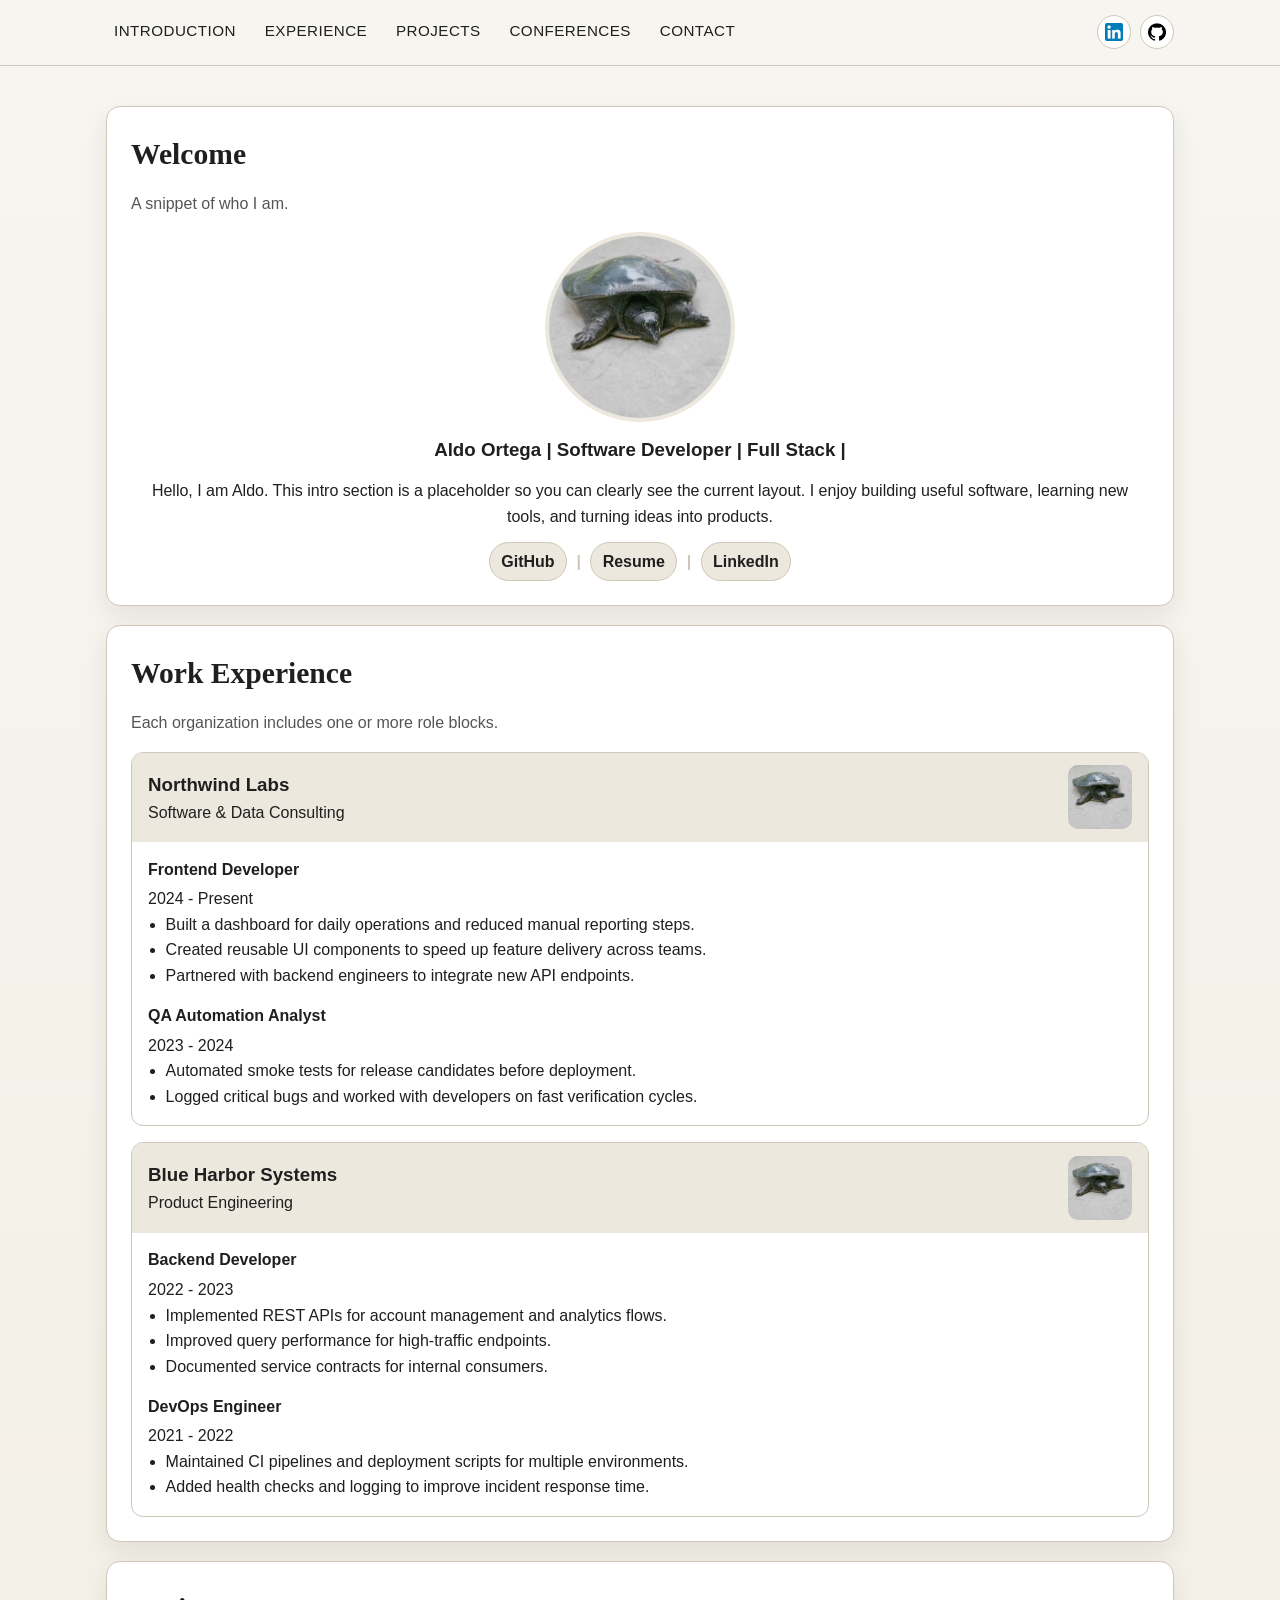
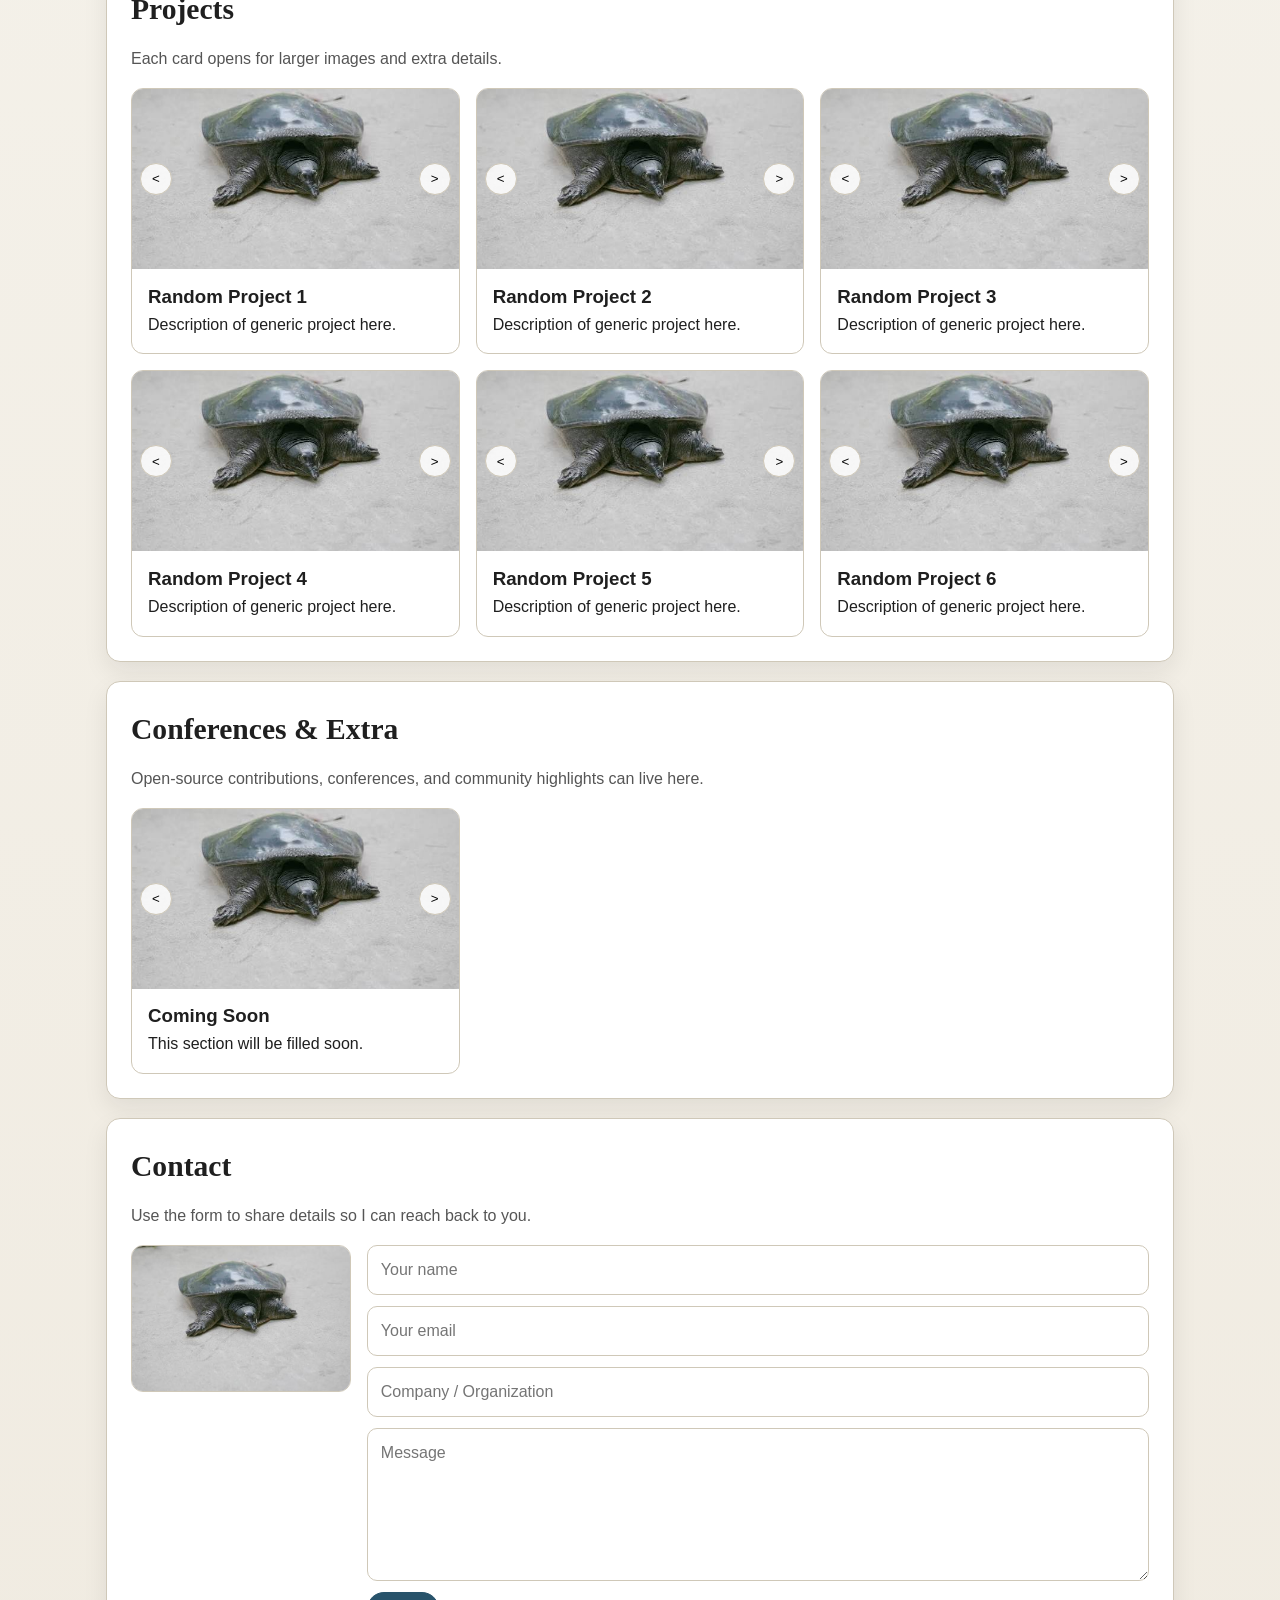
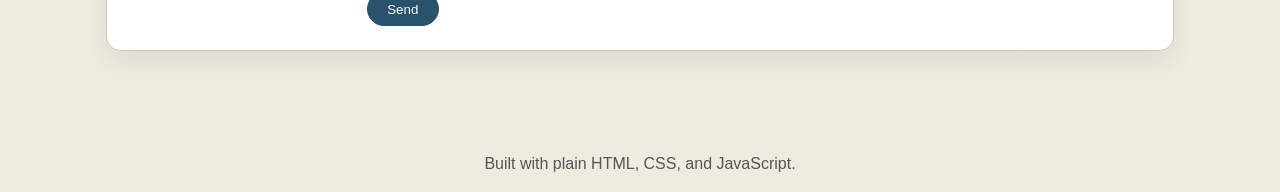
==== index.html @ af716f8f "First commit" ====
<!DOCTYPE html>
<html lang="en">
  <head>
    <meta charset="UTF-8" />
    <meta name="viewport" content="width=device-width, initial-scale=1.0" />
    <title>Aldo Ortega | Resume</title>
    <link rel="stylesheet" href="styles.css" />
  </head>
  <body>
    <header class="site-header">
      <nav class="top-nav" id="top-nav"></nav>
    </header>

    <main id="app"></main>

    <footer class="site-footer">
      <p>Built with plain HTML, CSS, and JavaScript.</p>
    </footer>

    <script type="module" src="js/main.js"></script>
  </body>
</html>
---- styles.css ----
:root {
  --bg: #f7f5ef;
  --surface: #ffffff;
  --surface-soft: #ece8dd;
  --text: #1f1f1f;
  --text-soft: #555555;
  --line: #cfc8b8;
  --accent: #28536b;
  --accent-soft: #d8e7ee;
  --shadow: 0 10px 25px rgba(20, 20, 20, 0.08);
}

* {
  box-sizing: border-box;
  margin: 0;
  padding: 0;
}

html {
  scroll-behavior: smooth;
}

body {
  background: linear-gradient(180deg, #f7f5ef 0%, #f0ebe1 100%);
  color: var(--text);
  font-family: "Trebuchet MS", "Segoe UI", sans-serif;
  line-height: 1.6;
}

.site-header {
  position: sticky;
  top: 0;
  z-index: 50;
  background: rgba(247, 245, 239, 0.95);
  border-bottom: 1px solid var(--line);
  backdrop-filter: blur(6px);
}

.top-nav {
  max-width: 1100px;
  margin: 0 auto;
  display: flex;
  gap: 1rem;
  justify-content: space-between;
  align-items: center;
  flex-wrap: wrap;
  padding: 0.85rem 1rem;
}

.nav-links {
  display: flex;
  gap: 0.8rem;
  flex-wrap: wrap;
}

.nav-social {
  display: flex;
  align-items: center;
  gap: 0.55rem;
}

.nav-social-link {
  width: 34px;
  height: 34px;
  border: 1px solid var(--line);
  border-radius: 50%;
  display: inline-flex;
  align-items: center;
  justify-content: center;
  background: var(--surface);
  transition: transform 180ms ease, background 180ms ease;
  cursor: pointer;
}

.nav-social-link:hover,
.nav-social-link:focus-visible {
  transform: translateY(-2px);
  background: var(--accent-soft);
}

.nav-social-icon {
  width: 18px;
  height: 18px;
  object-fit: contain;
  pointer-events: none;
}

.nav-link {
  text-decoration: none;
  color: var(--text);
  font-size: 0.95rem;
  letter-spacing: 0.03em;
  text-transform: uppercase;
  padding: 0.35rem 0.5rem;
  border-bottom: 2px solid transparent;
  transition: border-color 220ms ease, color 220ms ease;
}

.nav-link:hover,
.nav-link:focus-visible {
  color: var(--accent);
  border-color: var(--accent);
}

#app {
  max-width: 1100px;
  margin: 0 auto;
  padding: 1.3rem 1rem 4rem;
}

.section {
  background: var(--surface);
  margin: 1.2rem 0;
  padding: 1.5rem;
  border-radius: 14px;
  border: 1px solid var(--line);
  box-shadow: var(--shadow);
  scroll-margin-top: 96px;
}

.section-title {
  font-family: Georgia, "Times New Roman", serif;
  font-size: 1.85rem;
  margin-bottom: 0.8rem;
}

.section-subtitle {
  color: var(--text-soft);
  margin-bottom: 1rem;
}

.reveal {
  opacity: 0;
  transform: translateY(20px);
  transition: opacity 500ms ease, transform 500ms ease;
}

.reveal.show {
  opacity: 1;
  transform: translateY(0);
}

.intro-wrap {
  text-align: center;
  display: grid;
  gap: 0.8rem;
  justify-items: center;
}

.portrait {
  width: 190px;
  height: 190px;
  border-radius: 50%;
  object-fit: cover;
  border: 4px solid var(--surface-soft);
}

.intro-links {
  display: flex;
  align-items: center;
  gap: 0.6rem;
}

.icon-link {
  text-decoration: none;
  color: var(--text);
  font-weight: 700;
  border: 1px solid var(--line);
  border-radius: 999px;
  padding: 0.35rem 0.7rem;
  background: var(--surface-soft);
  transition: transform 180ms ease, background 180ms ease;
}

.icon-link:hover,
.icon-link:focus-visible {
  transform: translateY(-2px);
  background: var(--accent-soft);
}

.link-separator {
  color: var(--line);
  font-weight: 700;
}

.job-grid {
  display: grid;
  gap: 1rem;
}

.job-card {
  border: 1px solid var(--line);
  border-radius: 12px;
  overflow: hidden;
}

.job-header {
  display: grid;
  grid-template-columns: 1fr auto;
  align-items: center;
  gap: 1rem;
  background: var(--surface-soft);
  padding: 0.8rem 1rem;
}

.job-logo {
  width: 64px;
  height: 64px;
  border-radius: 10px;
  object-fit: cover;
}

.role-list {
  padding: 0.9rem 1rem 1rem;
  display: grid;
  gap: 0.9rem;
}

.role-block h4 {
  margin-bottom: 0.25rem;
}

.role-block ul {
  margin-left: 1.1rem;
}

.gallery-grid {
  display: grid;
  gap: 1rem;
  grid-template-columns: repeat(3, minmax(0, 1fr));
}

.gallery-card {
  border: 1px solid var(--line);
  border-radius: 12px;
  overflow: hidden;
  cursor: pointer;
  background: var(--surface);
  transition: transform 200ms ease, box-shadow 200ms ease;
}

.gallery-card:hover {
  transform: translateY(-3px);
  box-shadow: 0 12px 30px rgba(20, 20, 20, 0.12);
}

.carousel {
  position: relative;
  height: 180px;
  overflow: hidden;
}

.carousel img {
  width: 100%;
  height: 100%;
  object-fit: cover;
}

.carousel-btn {
  position: absolute;
  top: 50%;
  transform: translateY(-50%);
  border: 1px solid var(--line);
  background: rgba(255, 255, 255, 0.85);
  width: 32px;
  height: 32px;
  border-radius: 50%;
  cursor: pointer;
}

.carousel-btn.left {
  left: 8px;
}

.carousel-btn.right {
  right: 8px;
}

.card-content {
  padding: 0.8rem 1rem 1rem;
}

.overlay {
  position: fixed;
  inset: 0;
  background: rgba(10, 10, 10, 0.65);
  display: none;
  align-items: center;
  justify-content: center;
  padding: 1rem;
  z-index: 100;
}

.overlay.show {
  display: flex;
  animation: fadeIn 220ms ease;
}

.modal {
  background: var(--surface);
  width: min(780px, 100%);
  border-radius: 16px;
  overflow: hidden;
  border: 1px solid var(--line);
}

.modal-close {
  border: none;
  background: var(--surface-soft);
  padding: 0.5rem 0.8rem;
  margin: 0.6rem;
  border-radius: 8px;
  cursor: pointer;
}

.modal-body {
  padding: 0 1rem 1rem;
}

.modal .carousel {
  height: 280px;
  border-radius: 10px;
  margin-bottom: 0.8rem;
}

.contact-wrap {
  display: grid;
  grid-template-columns: 220px 1fr;
  gap: 1rem;
  align-items: start;
}

.contact-photo {
  width: 100%;
  border-radius: 12px;
  object-fit: cover;
  border: 1px solid var(--line);
}

.contact-form {
  display: grid;
  gap: 0.7rem;
}

.contact-form input,
.contact-form textarea {
  border: 1px solid var(--line);
  border-radius: 10px;
  padding: 0.7rem 0.8rem;
  font: inherit;
}

.contact-form button {
  justify-self: start;
  border: 1px solid var(--accent);
  background: var(--accent);
  color: #ffffff;
  border-radius: 999px;
  padding: 0.55rem 1.2rem;
  cursor: pointer;
}

.site-footer {
  text-align: center;
  color: var(--text-soft);
  padding: 1rem;
}

@keyframes fadeIn {
  from {
    opacity: 0;
  }

  to {
    opacity: 1;
  }
}

@media (max-width: 900px) {
  .gallery-grid {
    grid-template-columns: repeat(2, minmax(0, 1fr));
  }
}

@media (max-width: 700px) {
  .top-nav {
    justify-content: center;
  }

  .nav-links {
    justify-content: center;
  }

  .gallery-grid {
    grid-template-columns: 1fr;
  }

  .contact-wrap {
    grid-template-columns: 1fr;
  }

  .contact-photo {
    max-height: 280px;
  }
}
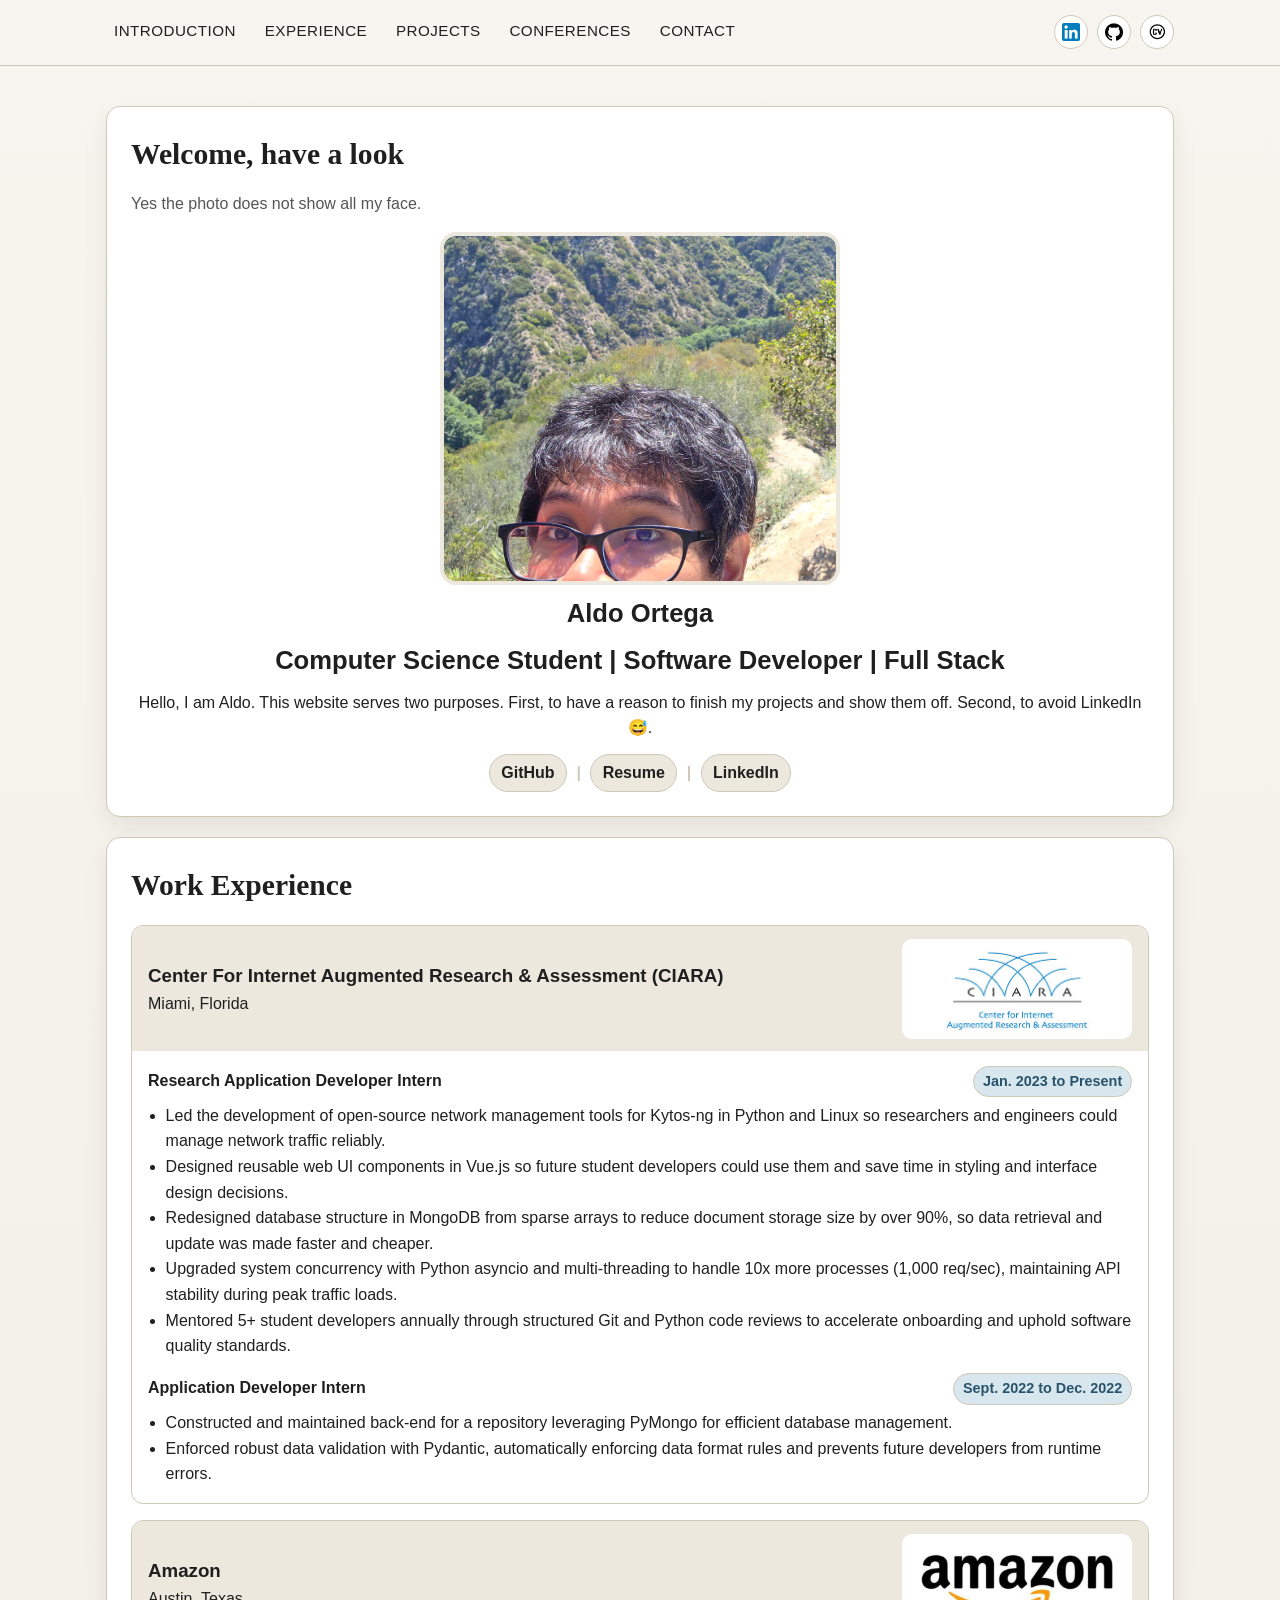
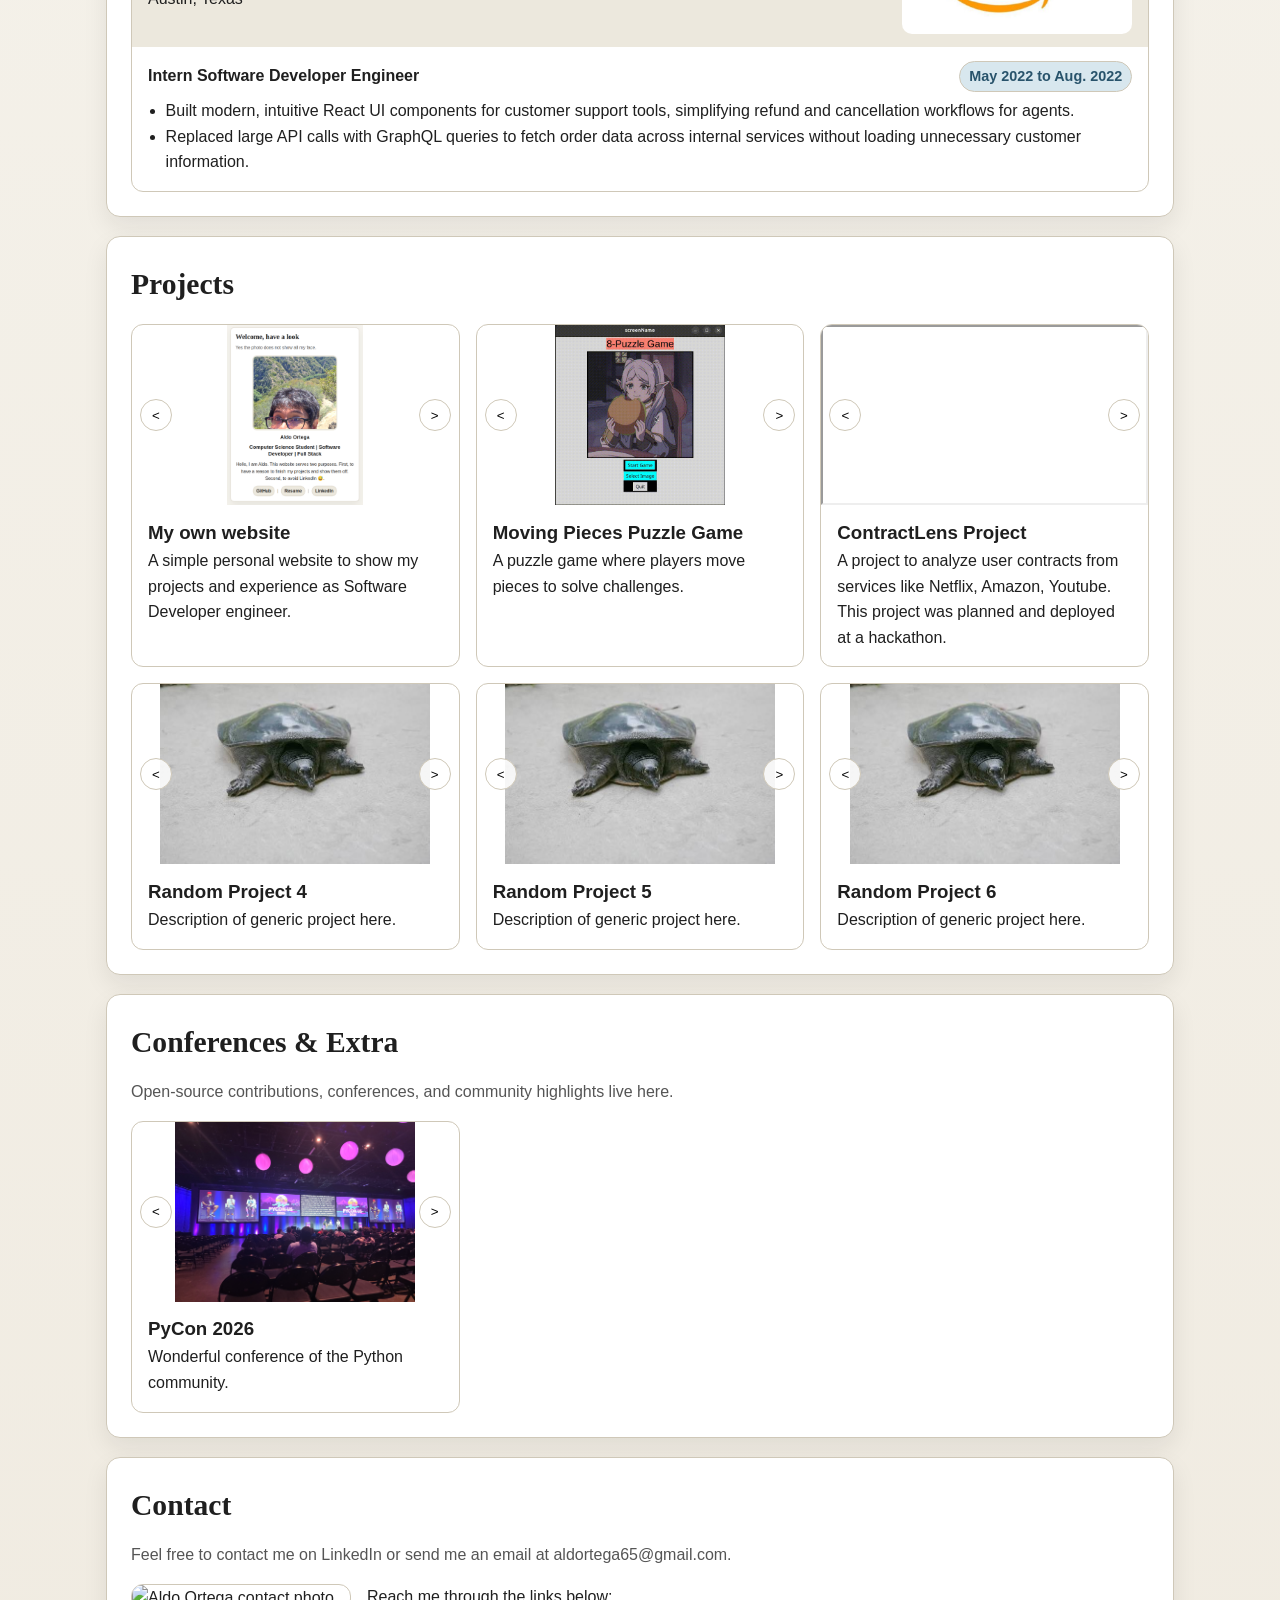
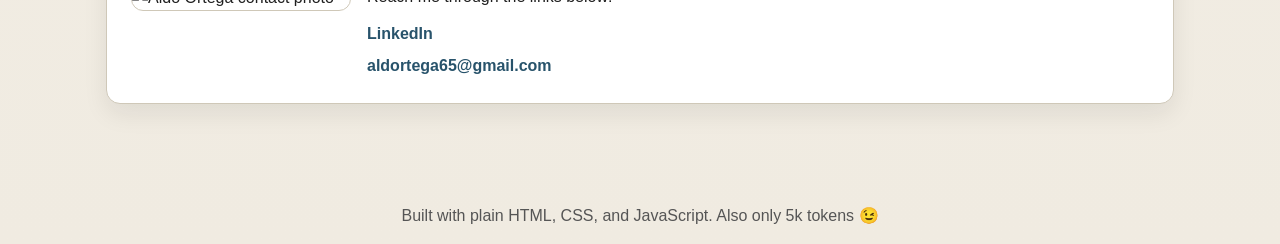
==== commit f5ddb680: "Added video capabilities to carousel" ====
--- a/index.html
+++ b/index.html
@@ -14,7 +14,7 @@
     <main id="app"></main>
 
     <footer class="site-footer">
-      <p>Built with plain HTML, CSS, and JavaScript.</p>
+      <p>Built with plain HTML, CSS, and JavaScript. Also only 5k tokens 😉</p>
     </footer>
 
     <script type="module" src="js/main.js"></script>
--- a/styles.css
+++ b/styles.css
@@ -27,6 +27,24 @@
   line-height: 1.6;
 }
 
+body.modal-open {
+  overflow: hidden;
+}
+
+p,
+h1,
+h2,
+h3,
+h4,
+li,
+a,
+button,
+input,
+textarea {
+  overflow-wrap: anywhere;
+  word-break: break-word;
+}
+
 .site-header {
   position: sticky;
   top: 0;
@@ -53,6 +71,49 @@
   flex-wrap: wrap;
 }
 
+.nav-toggle {
+  display: none;
+  align-items: center;
+  gap: 0.45rem;
+  border: 1px solid var(--line);
+  border-radius: 999px;
+  padding: 0.4rem 0.75rem;
+  background: var(--surface);
+  color: var(--text);
+  font: inherit;
+  cursor: pointer;
+}
+
+.nav-toggle-icon {
+  width: 16px;
+  height: 2px;
+  background: var(--text);
+  position: relative;
+  display: inline-block;
+}
+
+.nav-toggle-icon::before,
+.nav-toggle-icon::after {
+  content: "";
+  position: absolute;
+  left: 0;
+  width: 16px;
+  height: 2px;
+  background: var(--text);
+}
+
+.nav-toggle-icon::before {
+  top: -5px;
+}
+
+.nav-toggle-icon::after {
+  top: 5px;
+}
+
+.nav-toggle-label {
+  font-size: 0.9rem;
+}
+
 .nav-social {
   display: flex;
   align-items: center;
@@ -148,11 +209,18 @@
 }
 
 .portrait {
-  width: 190px;
-  height: 190px;
-  border-radius: 50%;
-  object-fit: cover;
+  width: clamp(120px, 60vw, 400px);
+  height: auto;
+  display: block;
+  border-radius: 16px;
+  object-fit: initial;
   border: 4px solid var(--surface-soft);
+}
+
+.intro-wrap h3 {
+  font-size: clamp(1.1rem, 2.2vw, 1.6rem);
+  line-height: 1.3;
+  max-width: 100%;
 }
 
 .intro-links {
@@ -204,10 +272,13 @@
 }
 
 .job-logo {
-  width: 64px;
-  height: 64px;
+  width: 230px;
+  height: 100px;
   border-radius: 10px;
-  object-fit: cover;
+  object-fit: contain;
+  object-position: center;
+  background: #ffffff;
+  padding: 0.35rem;
 }
 
 .role-list {
@@ -216,8 +287,27 @@
   gap: 0.9rem;
 }
 
+.role-header {
+  display: flex;
+  align-items: baseline;
+  gap: 0.8rem;
+  margin-bottom: 0.35rem;
+}
+
 .role-block h4 {
-  margin-bottom: 0.25rem;
+  margin: 0;
+}
+
+.role-period {
+  margin: 0 0 0 auto;
+  font-size: 0.9rem;
+  font-weight: 700;
+  color: var(--accent);
+  text-align: right;
+  background: var(--accent-soft);
+  border: 1px solid var(--line);
+  border-radius: 999px;
+  padding: 0.2rem 0.55rem;
 }
 
 .role-block ul {
@@ -250,10 +340,20 @@
   overflow: hidden;
 }
 
-.carousel img {
+.carousel-media {
   width: 100%;
   height: 100%;
-  object-fit: cover;
+}
+
+.carousel-media img,
+.carousel-media iframe {
+  width: 100%;
+  height: 100%;
+  display: block;
+}
+
+.carousel-media img {
+  object-fit: contain;
 }
 
 .carousel-btn {
@@ -278,6 +378,19 @@
 
 .card-content {
   padding: 0.8rem 1rem 1rem;
+}
+
+.card-content h3,
+.card-content p,
+.modal-body h3,
+.modal-body p,
+.role-block h4,
+.role-block p,
+.role-block li,
+.section-title,
+.section-subtitle,
+.intro-wrap p {
+  hyphens: auto;
 }
 
 .overlay {
@@ -289,6 +402,7 @@
   justify-content: center;
   padding: 1rem;
   z-index: 100;
+  overscroll-behavior: contain;
 }
 
 .overlay.show {
@@ -298,10 +412,14 @@
 
 .modal {
   background: var(--surface);
-  width: min(780px, 100%);
-  border-radius: 16px;
+  width: min(1400px, 100vw);
+  border-radius: 0;
   overflow: hidden;
-  border: 1px solid var(--line);
+  border: none;
+  max-height: 100vh;
+  height: auto;
+  display: flex;
+  flex-direction: column;
 }
 
 .modal-close {
@@ -315,13 +433,75 @@
 
 .modal-body {
   padding: 0 1rem 1rem;
+  flex: 1 1 auto;
+  min-height: 0;
+  overflow-y: auto;
+  -webkit-overflow-scrolling: touch;
 }
 
 .modal .carousel {
-  height: 280px;
+  height: min(78vh, 900px);
   border-radius: 10px;
   margin-bottom: 0.8rem;
-}
+  background: #f6f4ee;
+}
+
+.modal .carousel img,
+.modal .carousel iframe {
+  object-fit: contain;
+  object-position: center;
+}
+
+.modal-rich-text {
+  display: grid;
+  gap: 0.6rem;
+  color: var(--text);
+}
+
+.modal-rich-text h1,
+.modal-rich-text h2,
+.modal-rich-text h3 {
+  margin: 0.2rem 0;
+  line-height: 1.2;
+}
+
+.modal-rich-text h1 {
+  font-size: 1.35rem;
+}
+
+.modal-rich-text h2 {
+  font-size: 1.15rem;
+}
+
+.modal-rich-text h3 {
+  font-size: 1rem;
+}
+
+.modal-rich-text p {
+  margin: 0;
+}
+
+.modal-rich-text ul {
+  margin: 0;
+  padding-left: 1.15rem;
+  display: grid;
+  gap: 0.25rem;
+}
+
+.modal-rich-text a {
+  color: var(--accent);
+  font-weight: 700;
+}
+
+.modal-rich-text code {
+  background: var(--surface-soft);
+  border: 1px solid var(--line);
+  border-radius: 6px;
+  padding: 0.05rem 0.35rem;
+  font-family: "Consolas", "Courier New", monospace;
+  font-size: 0.9em;
+}
+
 
 .contact-wrap {
   display: grid;
@@ -340,6 +520,41 @@
 .contact-form {
   display: grid;
   gap: 0.7rem;
+}
+
+.contact-status {
+  min-height: 1.2em;
+  margin: 0;
+  font-size: 0.95rem;
+  color: var(--accent);
+}
+
+.contact-message {
+  display: grid;
+  gap: 0.75rem;
+  align-content: start;
+}
+
+.contact-message p {
+  margin: 0;
+}
+
+.contact-links {
+  display: grid;
+  gap: 0.4rem;
+}
+
+.contact-links a {
+  display: inline-block;
+  width: fit-content;
+  color: var(--accent);
+  font-weight: 700;
+  text-decoration: none;
+}
+
+.contact-links a:hover,
+.contact-links a:focus-visible {
+  text-decoration: underline;
 }
 
 .contact-form input,
@@ -384,17 +599,104 @@
 
 @media (max-width: 700px) {
   .top-nav {
+    justify-content: space-between;
+    align-items: center;
+  }
+
+  .nav-toggle {
+    display: inline-flex;
+  }
+
+  .nav-links,
+  .nav-social {
+    display: none;
+    width: 100%;
+  }
+
+  .top-nav.menu-open .nav-links {
+    display: flex;
+    flex-direction: column;
+    align-items: center;
+    gap: 0.25rem;
+    padding-top: 0.4rem;
+  }
+
+  .top-nav.menu-open .nav-social {
+    display: flex;
     justify-content: center;
-  }
-
-  .nav-links {
-    justify-content: center;
+    padding-bottom: 0.3rem;
+  }
+
+  .nav-link {
+    width: 100%;
+    text-align: center;
+    border-bottom: 1px solid transparent;
+  }
+
+  .section {
+    padding: 1.1rem;
+  }
+
+  .section-title {
+    font-size: 1.55rem;
+    line-height: 1.25;
+  }
+
+  .section-subtitle {
+    line-height: 1.4;
+  }
+
+  .job-header {
+    grid-template-columns: 1fr;
+  }
+
+  .job-logo {
+    justify-self: start;
+    width: 76px;
+    height: 76px;
+  }
+
+  .role-header {
+    align-items: flex-start;
+    flex-wrap: wrap;
+  }
+
+  .role-period {
+    margin-left: auto;
+  }
+
+  .card-content {
+    padding: 0.8rem;
+  }
+
+  .intro-wrap h3 {
+    font-size: 1.15rem;
+    padding: 0 0.2rem;
+  }
+
+  .contact-form input,
+  .contact-form textarea {
+    width: 100%;
+    min-width: 0;
   }
 
   .gallery-grid {
     grid-template-columns: 1fr;
   }
 
+  .overlay {
+    padding: 0;
+  }
+
+  .modal {
+    max-height: 100vh;
+    height: auto;
+  }
+
+  .modal .carousel {
+    height: 62vh;
+  }
+
   .contact-wrap {
     grid-template-columns: 1fr;
   }
@@ -403,3 +705,51 @@
     max-height: 280px;
   }
 }
+
+@media (max-width: 380px) {
+  .top-nav {
+    padding: 0.65rem 0.75rem;
+  }
+
+  .section {
+    padding: 0.95rem;
+  }
+
+  .section-title {
+    font-size: 1.35rem;
+  }
+
+  .intro-wrap h3 {
+    font-size: 1rem;
+    line-height: 1.35;
+  }
+
+  .nav-link {
+    font-size: 0.86rem;
+    letter-spacing: 0.01em;
+  }
+
+  .intro-links {
+    flex-wrap: wrap;
+    justify-content: center;
+    gap: 0.4rem;
+  }
+
+  .icon-link {
+    padding: 0.3rem 0.55rem;
+  }
+
+  .role-list {
+    padding: 0.75rem;
+  }
+
+  .job-logo {
+    width: 68px;
+    height: 68px;
+  }
+
+  .role-period {
+    font-size: 0.82rem;
+    padding: 0.15rem 0.45rem;
+  }
+}
